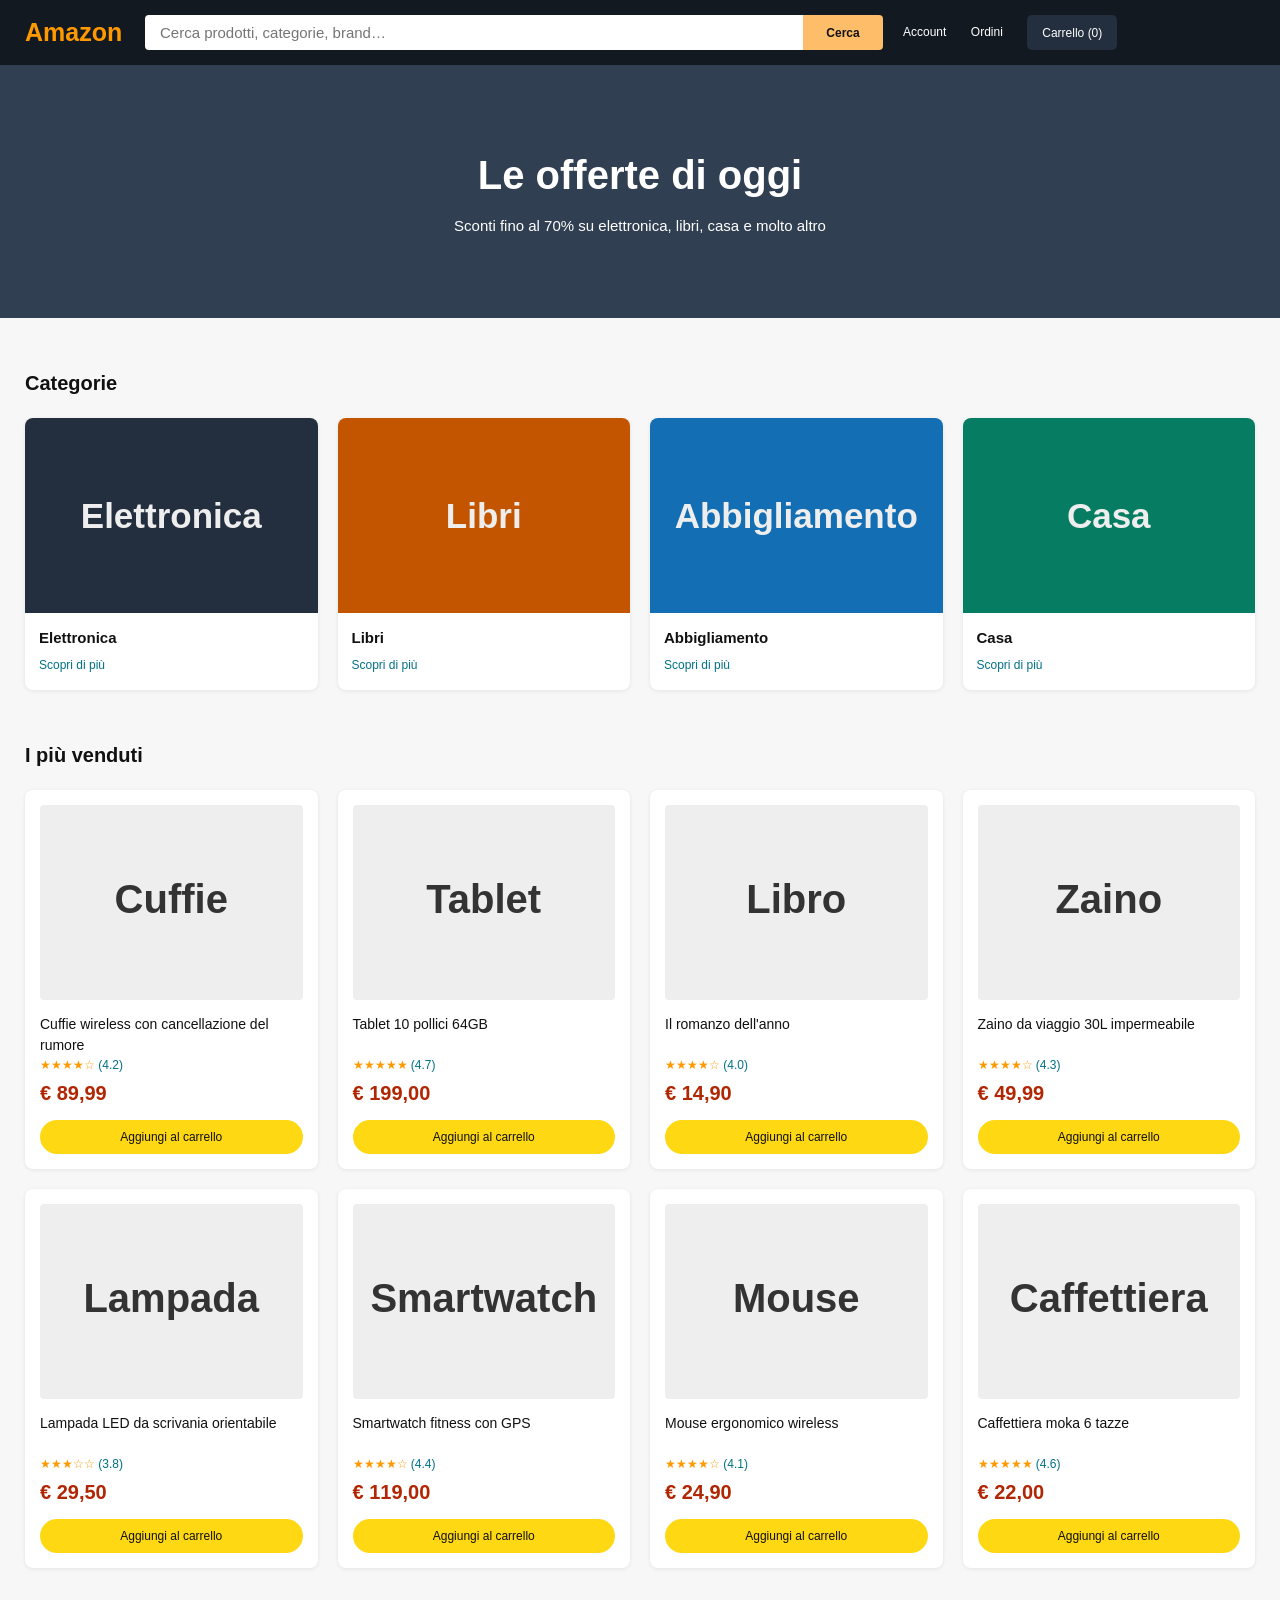
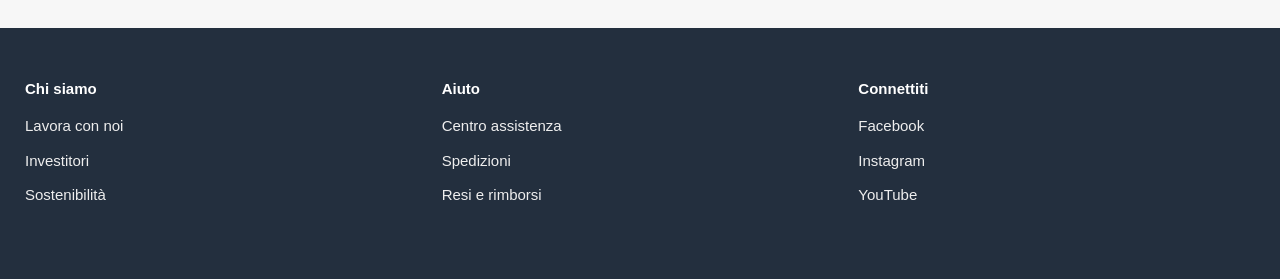
==== Amazon.html @ ca3e440c "primo commit" ====
<!DOCTYPE html>
<html lang="it">

<head>
  <meta charset="UTF-8">
  <meta name="viewport" content="width=device-width, initial-scale=1.0">
  <title>Amazon Homepage — Week Project</title>
  <link rel="stylesheet" href="./start/style.css">
</head>

<body>

  <header>

    <!-- Logo, barra di ricerca, link Account / Ordini / Carrello -->

    <a href="javascript:void(0)" class="logo">Amazon</a>

    <form class="ricerca">
      <input type="text" placeholder="Cerca prodotti, categorie, brand…">
      <button type="submit">Cerca</button>
    </form>

    <a href="javascript:void(0)" class="link-header">Account</a>
    <a href="javascript:void(0)" class="link-header">Ordini</a>
    <button class="carrello">Carrello (0)</button>
  </header>

  <main>

    <section class="hero">

      <!-- Titolo grande, sottotitolo -->

      <h1>Le offerte di oggi</h1>
      <p>Sconti fino al 70% su elettronica, libri, casa e molto altro</p>
    </section>

    <section class="categorie">

      <!-- 4 card categoria -->

      <h2>Categorie</h2>

      <div class="schema">
        <div class="card-categoria">
          <div class="img-categoria elettronica">Elettronica</div>
          <div class="info-categoria">
            <h3>Elettronica</h3>
            <a href="javascript:void(0)">Scopri di più</a>
          </div>
        </div>

        <div class="card-categoria">
          <div class="img-categoria libri">Libri</div>
          <div class="info-categoria">
            <h3>Libri</h3>
            <a href="javascript:void(0)">Scopri di più</a>
          </div>
        </div>

        <div class="card-categoria">
          <div class="img-categoria abbigliamento">Abbigliamento</div>
          <div class="info-categoria">
            <h3>Abbigliamento</h3>
            <a href="javascript:void(0)">Scopri di più</a>
          </div>
        </div>

        <div class="card-categoria">
          <div class="img-categoria casa">Casa</div>
          <div class="info-categoria">
            <h3>Casa</h3>
            <a href="javascript:void(0)">Scopri di più</a>
          </div>
        </div>
      </div>
    </section>

    <section class="prodotti">

      <!-- Griglia prodotti (Versione Base: HTML statico) -->

      <h2>I più venduti</h2>

      <div class="schema">

        <div class="card-prodotto">
          <div class="img-prodotto">Cuffie</div>
          <h3>Cuffie wireless con cancellazione del rumore</h3>
          <p class="valutazione"><span class="stelle">★★★★☆</span> (4.2)</p>
          <p class="prezzo">€ 89,99</p>
          <button class="aggiungi">Aggiungi al carrello</button>
        </div>

        <div class="card-prodotto">
          <div class="img-prodotto">Tablet</div>
          <h3>Tablet 10 pollici 64GB</h3>
          <p class="valutazione"><span class="stelle">★★★★★</span> (4.7)</p>
          <p class="prezzo">€ 199,00</p>
          <button class="aggiungi">Aggiungi al carrello</button>
        </div>

        <div class="card-prodotto">
          <div class="img-prodotto">Libro</div>
          <h3>Il romanzo dell'anno</h3>
          <p class="valutazione"><span class="stelle">★★★★☆</span> (4.0)</p>
          <p class="prezzo">€ 14,90</p>
          <button class="aggiungi">Aggiungi al carrello</button>
        </div>

        <div class="card-prodotto">
          <div class="img-prodotto">Zaino</div>
          <h3>Zaino da viaggio 30L impermeabile</h3>
          <p class="valutazione"><span class="stelle">★★★★☆</span> (4.3)</p>
          <p class="prezzo">€ 49,99</p>
          <button class="aggiungi">Aggiungi al carrello</button>
        </div>

        <div class="card-prodotto">
          <div class="img-prodotto">Lampada</div>
          <h3>Lampada LED da scrivania orientabile</h3>
          <p class="valutazione"><span class="stelle">★★★☆☆</span> (3.8)</p>
          <p class="prezzo">€ 29,50</p>
          <button class="aggiungi">Aggiungi al carrello</button>
        </div>

        <div class="card-prodotto">
          <div class="img-prodotto">Smartwatch</div>
          <h3>Smartwatch fitness con GPS</h3>
          <p class="valutazione"><span class="stelle">★★★★☆</span> (4.4)</p>
          <p class="prezzo">€ 119,00</p>
          <button class="aggiungi">Aggiungi al carrello</button>
        </div>

        <div class="card-prodotto">
          <div class="img-prodotto">Mouse</div>
          <h3>Mouse ergonomico wireless</h3>
          <p class="valutazione"><span class="stelle">★★★★☆</span> (4.1)</p>
          <p class="prezzo">€ 24,90</p>
          <button class="aggiungi">Aggiungi al carrello</button>
        </div>

        <div class="card-prodotto">
          <div class="img-prodotto">Caffettiera</div>
          <h3>Caffettiera moka 6 tazze</h3>
          <p class="valutazione"><span class="stelle">★★★★★</span> (4.6)</p>
          <p class="prezzo">€ 22,00</p>
          <button class="aggiungi">Aggiungi al carrello</button>
        </div>

      </div>
    </section>

  </main>

  <footer>

    <!-- 3 colonne di link -->

    <div class="colonna">
      <h4>Chi siamo</h4>
      <a href="javascript:void(0)">Lavora con noi</a>
      <a href="javascript:void(0)">Investitori</a>
      <a href="javascript:void(0)">Sostenibilità</a>
    </div>

    <div class="colonna">
      <h4>Aiuto</h4>
      <a href="javascript:void(0)">Centro assistenza</a>
      <a href="javascript:void(0)">Spedizioni</a>
      <a href="javascript:void(0)">Resi e rimborsi</a>
    </div>

    <div class="colonna">
      <h4>Connettiti</h4>
      <a href="javascript:void(0)">Facebook</a>
      <a href="javascript:void(0)">Instagram</a>
      <a href="javascript:void(0)">YouTube</a>
    </div>
  </footer>

  <script src="script.js"></script>
</body>

</html>
---- start/style.css ----
* {
  box-sizing: border-box;
  margin: 0;
  padding: 0;
}

body {
  font-family: -apple-system, BlinkMacSystemFont, "Segoe UI", Roboto, Helvetica, Arial, sans-serif;
  line-height: 1.5;
  color: #111;
  background: #fff;
}

img {
  max-width: 100%;
  display: block;
}

a {
  color: inherit;
  text-decoration: none;
}

button {
  font-family: inherit;
  cursor: pointer;
  border: none;
  background: none;
}

/* Scrivi qui sotto i tuoi stili */

/* -------- HEADER -------- */
header {
  background-color: #131921;
  color: white;
  padding: 15px 25px;
  overflow: hidden;
  text-align: left;
  line-height: 35px;
  position: sticky; /* resta in alto quando scorri, preso dal prof */
  top: 0;
  z-index: 10; /* comando che serve ad evitare che le schede vadano sopra la barra di riscerca  */
}

.logo {
  float: left;
  width: 100px;
  margin-right: 20px;
  font-size: 25px;
  font-weight: bold;
  color: #FF9900;
  text-align: left;
}

.ricerca {
  float: left;
  width: 60%;
  font-size: 0;
  line-height: normal;
  text-align: left;
}

.ricerca input {
  width: calc(100% - 80px); /* 80px è la largehzza del bottone cerca */
  height: 35px;
  padding: 0 15px;
  font-size: 15px;
  border: none;
  border-radius: 4px 0 0 4px; /* sul latro desto del cerca, niente bordo*/
  vertical-align: top;
}

.ricerca button {
  width: 80px;
  height: 35px;
  background-color: #FEBD69;
  color: #111;
  font-weight: bold;
  font-size: 12px;
  border-radius: 0 4px 4px 0;
  vertical-align: top;
}

.link-header {
  display: inline-block;
  margin-left: 20px;
  font-size: 12px;
  color: white;
  vertical-align: top;
}

.link-header:hover {
  text-decoration: underline;
}

.carrello {
  display: inline-block;
  margin-left: 20px;
  height: 35px;
  padding: 0 15px;
  background-color: #232F3E;
  color: white;
  font-size: 12px;
  border-radius: 5px;
  vertical-align: top;
}

.carrello:hover {
  text-decoration: underline;
}

/* ------ HERO ------ */
.hero {
  width: 100%;
  background-color: #303F51;
  color: white;
  text-align: center;
  padding: 80px 25px;
}

.hero h1 {
  font-size: 40px;
  margin-bottom: 10px;
}

.hero p {
  font-size: 15px;
}

/* ------- MAIN ------- */
main {
  background-color: #f7f7f7;
  padding-bottom: 60px;
}

/* Ho dato il padding alle sezioni, cosi l'hero resta a larghezza 100% */
.categorie,
.prodotti {
  padding: 0 25px;
}

main h2 {
  font-size: 20px;
  padding-top: 50px;
  margin-bottom: 20px;
}

.schema {
  font-size: 0;
  margin: 0 -10px -20px -10px;
}

/*----- 4card per riga-----*/
.schema .card-categoria,
.schema .card-prodotto {
  display: inline-block;
  vertical-align: top;
  width: calc(25% - 20px); /*ogni card occupa 25% ma se non conto -20px dei lati tra uno e l'altro va a capo*/
  margin: 0 10px 20px 10px; /*lato margin 20 px totale tra uno e l'altro*/
  font-size: 15px;
}

/* -------- CATEGORIE -------- */
.card-categoria {
  background-color: white;
  border-radius: 8px;
  overflow: hidden;
  box-shadow: 0 1px 4px rgba(0, 0, 0, 0.08);
  transition: transform 0.2s; /*Serve a rallentare lo sbalzo che avviene quando passo con il mouse*/
}

.card-categoria:hover {
  transform: translateY(-2px);   /* si alza di 2px sull'asse y  */
}

.img-categoria {
  height: 195px;
  line-height: 195px;
  text-align: center;
  color: #EEEEEE;
  font-size: 35px;
  font-weight: bold;
}

.elettronica {
  background-color: #232F3E;
}

.libri {
  background-color: #C45500;
}

.abbigliamento {
  background-color: #146EB4;
}

.casa {
  background-color: #067D62;
}

.info-categoria {
  padding: 14px;
}

.info-categoria h3 {
  font-size: 15px;
  margin-bottom: 4px;
}

.info-categoria a {
  font-size: 12px;
  color: #007185;
}

.info-categoria a:hover {
  text-decoration: underline;
}

/* -------- PRODOTTI -------- */
.card-prodotto {
  background-color: white;
  border-radius: 8px;
  padding: 15px;
  box-shadow: 0 1px 4px rgba(0, 0, 0, 0.08);
}

.img-prodotto {
  height: 195px;
  background-color: #EEEEEE;
  color: #333;
  font-size: 40px;
  font-weight: bold;
  text-align: center;
  border-radius: 4px;
  margin-bottom: 14px;
}

.img-prodotto::before {
  content: ""; /* trucco per centrare la scritta in verticale*/
  display: inline-block;
  height: 100%;
  vertical-align: middle;
}

.card-prodotto h3 {
  font-size: 14px;
  font-weight: normal;
  min-height: 42px;
}

.valutazione {
  font-size: 12px;
  color: #007185;
  margin-bottom: 4px;
}

.stelle {
  color: #FF9900;
}

.prezzo {
  font-size: 20px;
  font-weight: bold;
  color: #B12704;
  margin-bottom: 12px;
}

.aggiungi {
  display: block;
  width: 100%;
  background-color: #FFD814;
  color: #111;
  font-size: 12px;
  padding: 10px;
  border-radius: 20px;
}

.aggiungi:hover {
  background-color: #F7CA00;
}

/* -------- FOOTER -------- */
footer {
  background-color: #232F3E;
  color: #EEEEEE;
  padding: 50px 25px 60px 25px;
  font-size: 0;
}

.colonna {
  display: inline-block;
  vertical-align: top;
  width: calc((100% - 40px) / 3); /*stessa regola nella 4card per riga*/
  margin-right: 20px;
  font-size: 15px;
}

.colonna:last-child {
  margin-right: 0;
}

footer h4 {
  font-size: 15px;
  color: white;
  margin-bottom: 15px;
}

footer a {
  display: block;
  font-size: 15px;
  margin-bottom: 12px;
}

footer a:hover {
  text-decoration: underline;
}
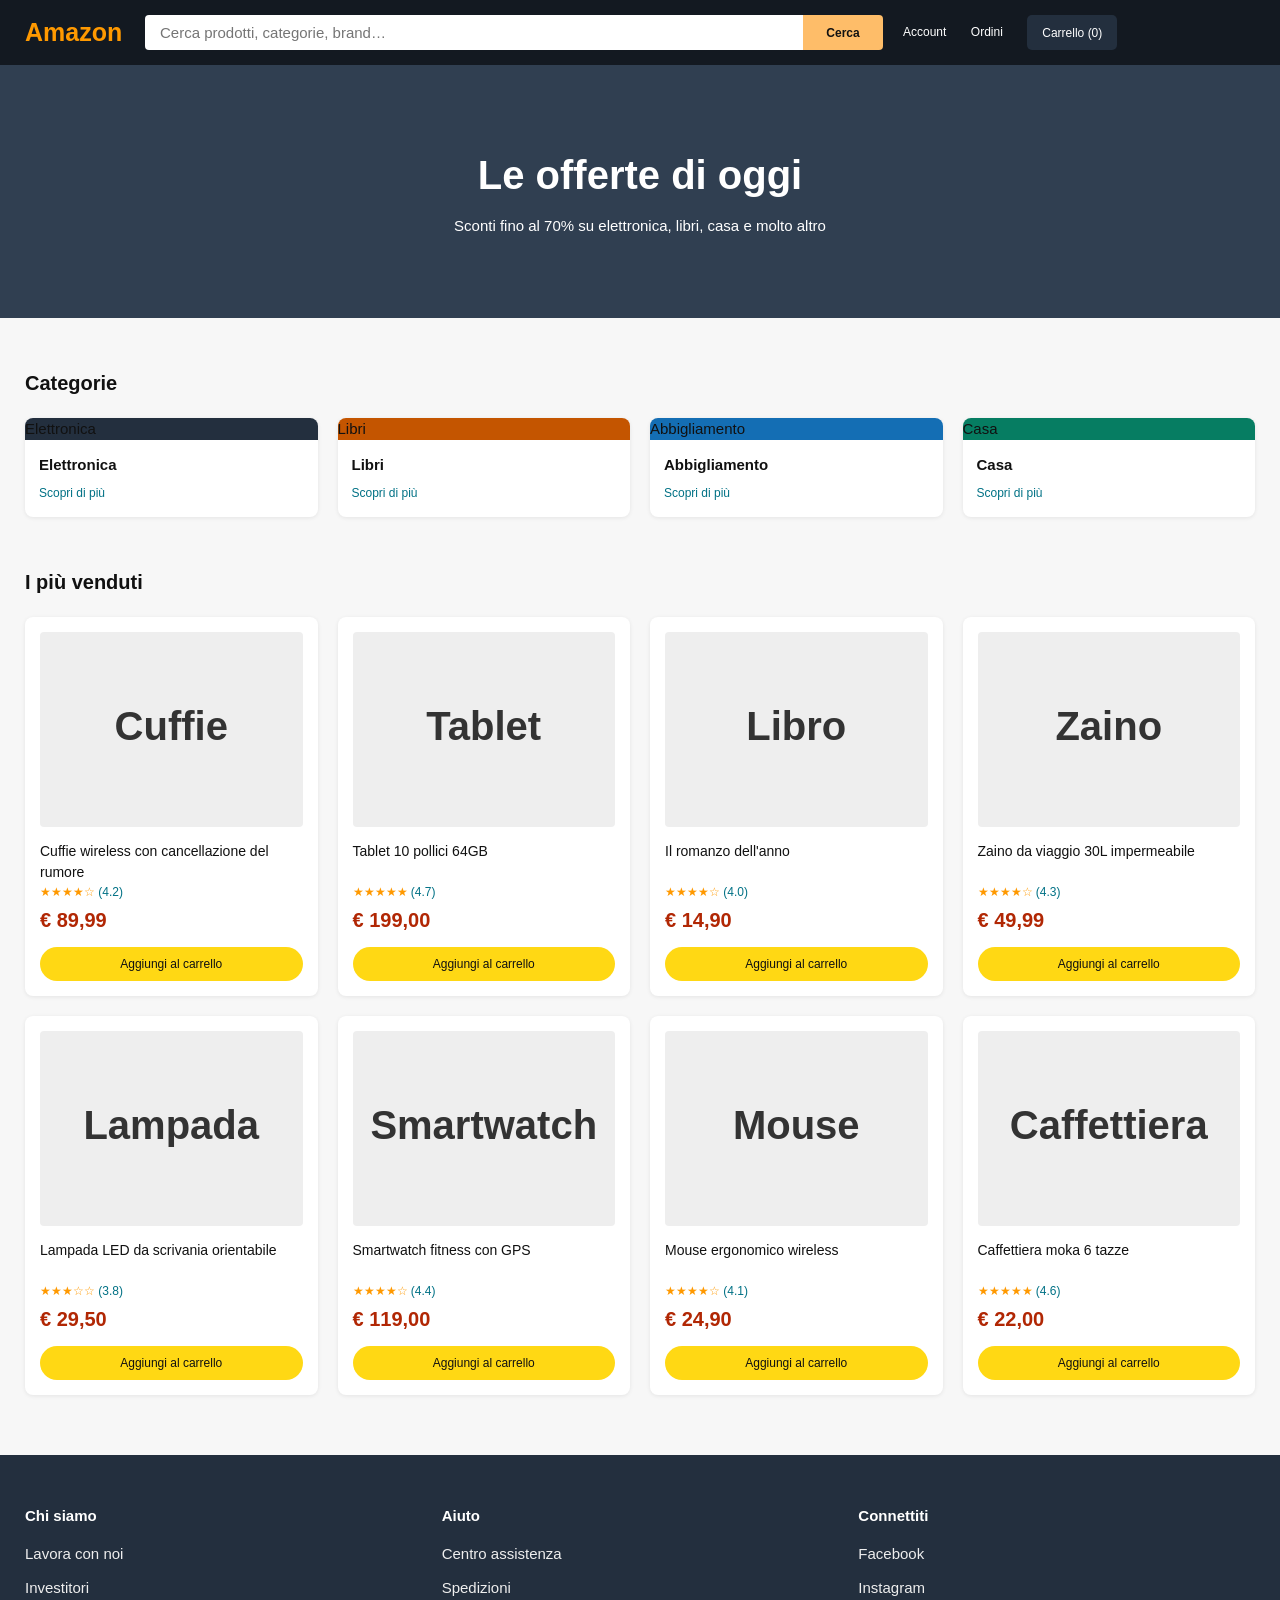
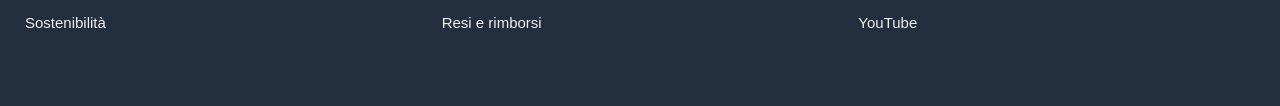
==== commit 1a3343ba: "Quinto commit" ====
--- a/Amazon.html
+++ b/Amazon.html
@@ -5,7 +5,7 @@
   <meta charset="UTF-8">
   <meta name="viewport" content="width=device-width, initial-scale=1.0">
   <title>Amazon Homepage — Week Project</title>
-  <link rel="stylesheet" href="./start/style.css">
+  <link rel="stylesheet" href="./start/styleamazon.css">
 </head>
 
 <body>
--- a/start/styleamazon.css
+++ b/start/styleamazon.css
@@ -0,0 +1,317 @@
+* {
+  box-sizing: border-box;
+  margin: 0;
+  padding: 0;
+}
+
+body {
+  font-family: -apple-system, BlinkMacSystemFont, "Segoe UI", Roboto, Helvetica, Arial, sans-serif;
+  line-height: 1.5;
+  color: #111;
+  background: #fff;
+}
+
+img {
+  max-width: 100%;
+  display: block;
+}
+
+a {
+  color: inherit;
+  text-decoration: none;
+}
+
+button {
+  font-family: inherit;
+  cursor: pointer;
+  border: none;
+  background: none;
+}
+
+/* Scrivi qui sotto i tuoi stili */
+
+/* -------- HEADER -------- */
+header {
+  background-color: #131921;
+  color: white;
+  padding: 15px 25px;
+  overflow: hidden;
+  text-align: left;
+  line-height: 35px;
+  position: sticky; /* resta in alto quando scorri, preso dal prof */
+  top: 0;
+  z-index: 10; /* comando che serve ad evitare che le schede vadano sopra la barra di riscerca, alla fine suggerito dal prof  */
+}
+
+.logo {
+  float: left;
+  width: 100px;
+  margin-right: 20px;
+  font-size: 25px;
+  font-weight: bold;
+  color: #FF9900;
+  text-align: left;
+}
+
+.ricerca {
+  float: left;
+  width: 60%;
+  font-size: 0;
+  line-height: normal;
+  text-align: left;
+}
+
+.ricerca input {
+  width: calc(100% - 80px); /* 80px è la largehzza del bottone cerca */
+  height: 35px;
+  padding: 0 15px;
+  font-size: 15px;
+  border: none;
+  border-radius: 4px 0 0 4px; /* sul latro desto del cerca, niente bordo*/
+  vertical-align: top;
+}
+
+.ricerca button {
+  width: 80px;
+  height: 35px;
+  background-color: #FEBD69;
+  color: #111;
+  font-weight: bold;
+  font-size: 12px;
+  border-radius: 0 4px 4px 0;
+  vertical-align: top;
+}
+
+.link-header {
+  display: inline-block;
+  margin-left: 20px;
+  font-size: 12px;
+  color: white;
+  vertical-align: top;
+}
+
+.link-header:hover {
+  text-decoration: underline;
+}
+
+.carrello {
+  display: inline-block;
+  margin-left: 20px;
+  height: 35px;
+  padding: 0 15px;
+  background-color: #232F3E;
+  color: white;
+  font-size: 12px;
+  border-radius: 5px;
+  vertical-align: top;
+}
+
+.carrello:hover {
+  text-decoration: underline;
+}
+
+/* ------ HERO ------ */
+.hero {
+  width: 100%;
+  background-color: #303F51;
+  color: white;
+  text-align: center;
+  padding: 80px 25px;
+}
+
+.hero h1 {
+  font-size: 40px;
+  margin-bottom: 10px;
+}
+
+.hero p {
+  font-size: 15px;
+}
+
+/* ------- MAIN ------- */
+main {
+  background-color: #f7f7f7;
+  padding-bottom: 60px;
+}
+
+/* Ho dato il padding alle sezioni, cosi l'hero resta a larghezza 100% */
+.categorie,
+.prodotti {
+  padding: 0 25px;
+}
+
+main h2 {
+  font-size: 20px;
+  padding-top: 50px;
+  margin-bottom: 20px;
+}
+
+.schema {
+  font-size: 0;
+  margin: 0 -10px -20px -10px;
+}
+
+/*----- 4card per riga-----*/
+.schema .card-categoria,
+.schema .card-prodotto {
+  display: inline-block;
+  vertical-align: top;
+  width: calc(25% - 20px); /*ogni card occupa 25% ma se non conto -20px dei lati tra uno e l'altro va a capo*/
+  margin: 0 10px 20px 10px; /*lato margin 20 px totale tra uno e l'altro*/
+  font-size: 15px;
+}
+
+/* -------- CATEGORIE -------- */
+.card-categoria {
+  background-color: white;
+  border-radius: 8px;
+  overflow: hidden;
+  box-shadow: 0 1px 4px rgba(0, 0, 0, 0.08);
+  transition: transform 0.2s; /*Serve a rallentare lo sbalzo che avviene quando passo con il mouse, citato dal prof nel benchmark*/
+}
+
+.card-categoria:hover {
+  transform: translateY(-2px);   /* si alza di 2px sull'asse y, citato dal prof nel benchmark*/
+} */
+
+.img-categoria {
+  height: 195px;
+  line-height: 195px;
+  text-align: center;
+  color: #EEEEEE;
+  font-size: 35px;
+  font-weight: bold;
+}
+
+.elettronica {
+  background-color: #232F3E;
+}
+
+.libri {
+  background-color: #C45500;
+}
+
+.abbigliamento {
+  background-color: #146EB4;
+}
+
+.casa {
+  background-color: #067D62;
+}
+
+.info-categoria {
+  padding: 14px;
+}
+
+.info-categoria h3 {
+  font-size: 15px;
+  margin-bottom: 4px;
+}
+
+.info-categoria a {
+  font-size: 12px;
+  color: #007185;
+}
+
+.info-categoria a:hover {
+  text-decoration: underline;
+}
+
+/* -------- PRODOTTI -------- */
+.card-prodotto {
+  background-color: white;
+  border-radius: 8px;
+  padding: 15px;
+  box-shadow: 0 1px 4px rgba(0, 0, 0, 0.08);
+}
+
+.img-prodotto {
+  height: 195px;
+  background-color: #EEEEEE;
+  color: #333;
+  font-size: 40px;
+  font-weight: bold;
+  text-align: center;
+  border-radius: 4px;
+  margin-bottom: 14px;
+}
+
+.img-prodotto::before {
+  content: ""; /* trucco per centrare la scritta in verticale*/
+  display: inline-block;
+  height: 100%;
+  vertical-align: middle;
+}
+
+.card-prodotto h3 {
+  font-size: 14px;
+  font-weight: normal;
+  min-height: 42px;
+}
+
+.valutazione {
+  font-size: 12px;
+  color: #007185;
+  margin-bottom: 4px;
+}
+
+.stelle {
+  color: #FF9900;
+}
+
+.prezzo {
+  font-size: 20px;
+  font-weight: bold;
+  color: #B12704;
+  margin-bottom: 12px;
+}
+
+.aggiungi {
+  display: block;
+  width: 100%;
+  background-color: #FFD814;
+  color: #111;
+  font-size: 12px;
+  padding: 10px;
+  border-radius: 20px;
+}
+
+.aggiungi:hover {
+  background-color: #F7CA00;
+}
+
+/* -------- FOOTER -------- */
+footer {
+  background-color: #232F3E;
+  color: #EEEEEE;
+  padding: 50px 25px 60px 25px;
+  font-size: 0;
+}
+
+.colonna {
+  display: inline-block;
+  vertical-align: top;
+  width: calc((100% - 40px) / 3); /*stessa regola nella 4card per riga*/
+  margin-right: 20px;
+  font-size: 15px;
+}
+
+.colonna:last-child {
+  margin-right: 0;
+}
+
+footer h4 {
+  font-size: 15px;
+  color: white;
+  margin-bottom: 15px;
+}
+
+footer a {
+  display: block;
+  font-size: 15px;
+  margin-bottom: 12px;
+}
+
+footer a:hover {
+  text-decoration: underline;
+}
